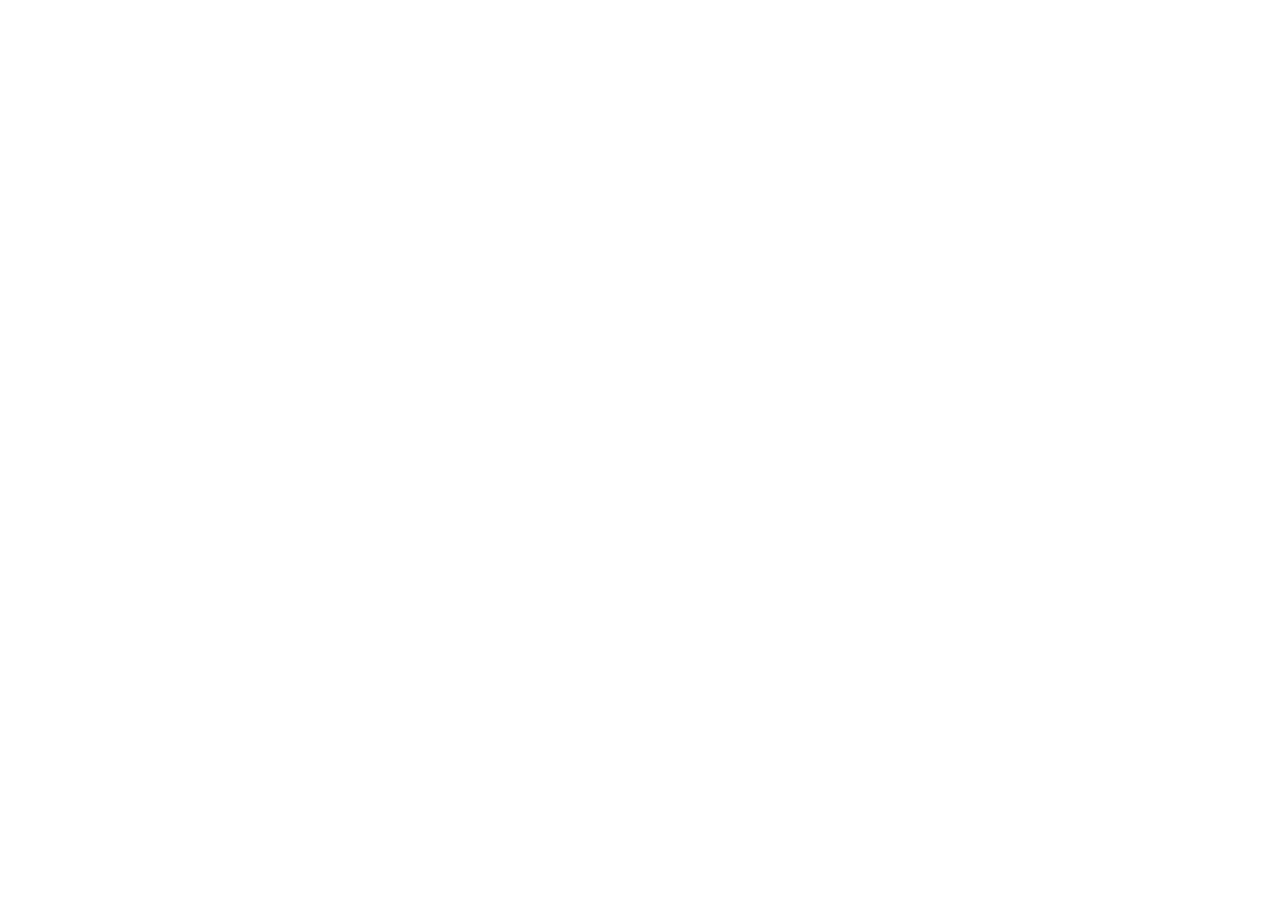
==== index.html @ d6f85f3e "Add files via upload" ====
<!doctype html>
<html lang="ar" dir="rtl">
  <head>
    <meta charset="UTF-8" />
    <meta name="viewport" content="width=device-width, initial-scale=1.0" />
    <title>وكالة الفسيفساء للسياحة والأسفار | رحلات، تأشيرات وحجوزات</title>
    <meta name="description" content="وكالة الفسيفساء للسياحة والأسفار بخميس مليانة، عين الدفلى. رحلات منظمة، تأشيرات، حجوزات فنادق، تذاكر طيران وبرامج عمرة." />
    <meta name="keywords" content="وكالة سياحة, رحلات منظمة, تأشيرات, حجوزات فنادق, تذاكر طيران, عمرة, الجزائر, خميس مليانة, عين الدفلى, Fousyfisa, travel agency Algeria" />
    <meta property="og:title" content="وكالة الفسيفساء للسياحة والأسفار | Fousyfisa Travel & Tourism" />
    <meta property="og:description" content="وكالة الفسيفساء للسياحة والأسفار بخميس مليانة، عين الدفلى. رحلات منظمة، تأشيرات، حجوزات فنادق، تذاكر طيران وبرامج عمرة." />
    <meta property="og:type" content="website" />
    <meta property="og:locale" content="ar_DZ" />
    <meta property="og:locale:alternate" content="fr_DZ" />
    <meta property="og:locale:alternate" content="en_US" />
    <link rel="preconnect" href="https://fonts.googleapis.com" />
    <link rel="preconnect" href="https://fonts.gstatic.com" crossorigin />
    <link href="https://fonts.googleapis.com/css2?family=Cairo:wght@300;400;500;600;700;800;900&family=Poppins:wght@300;400;500;600;700;800&display=swap" rel="stylesheet" />
    <script type="application/ld+json">
    {
      "@context": "https://schema.org",
      "@type": "TravelAgency",
      "name": "وكالة الفسيفساء للسياحة والأسفار",
      "alternateName": "Fousyfisa Travel & Tourism Agency",
      "url": "",
      "telephone": ["+213770825785", "+213770058004", "+21327569418"],
      "email": "agencefousyfisa@gmail.com",
      "address": {
        "@type": "PostalAddress",
        "streetAddress": "Salam 80 logement R.N.4",
        "addressLocality": "Khemis-Miliana",
        "addressRegion": "Ain Defla",
        "addressCountry": "DZ"
      },
      "areaServed": "DZ",
      "serviceType": ["Travel Agency", "Visa Services", "Hotel Booking", "Flight Booking", "Umrah Packages", "Tourism"]
    }
    </script>
  </head>
  <body>
    <div id="root"></div>
    <script type="module" src="/src/main.tsx"></script>
  </body>
</html>
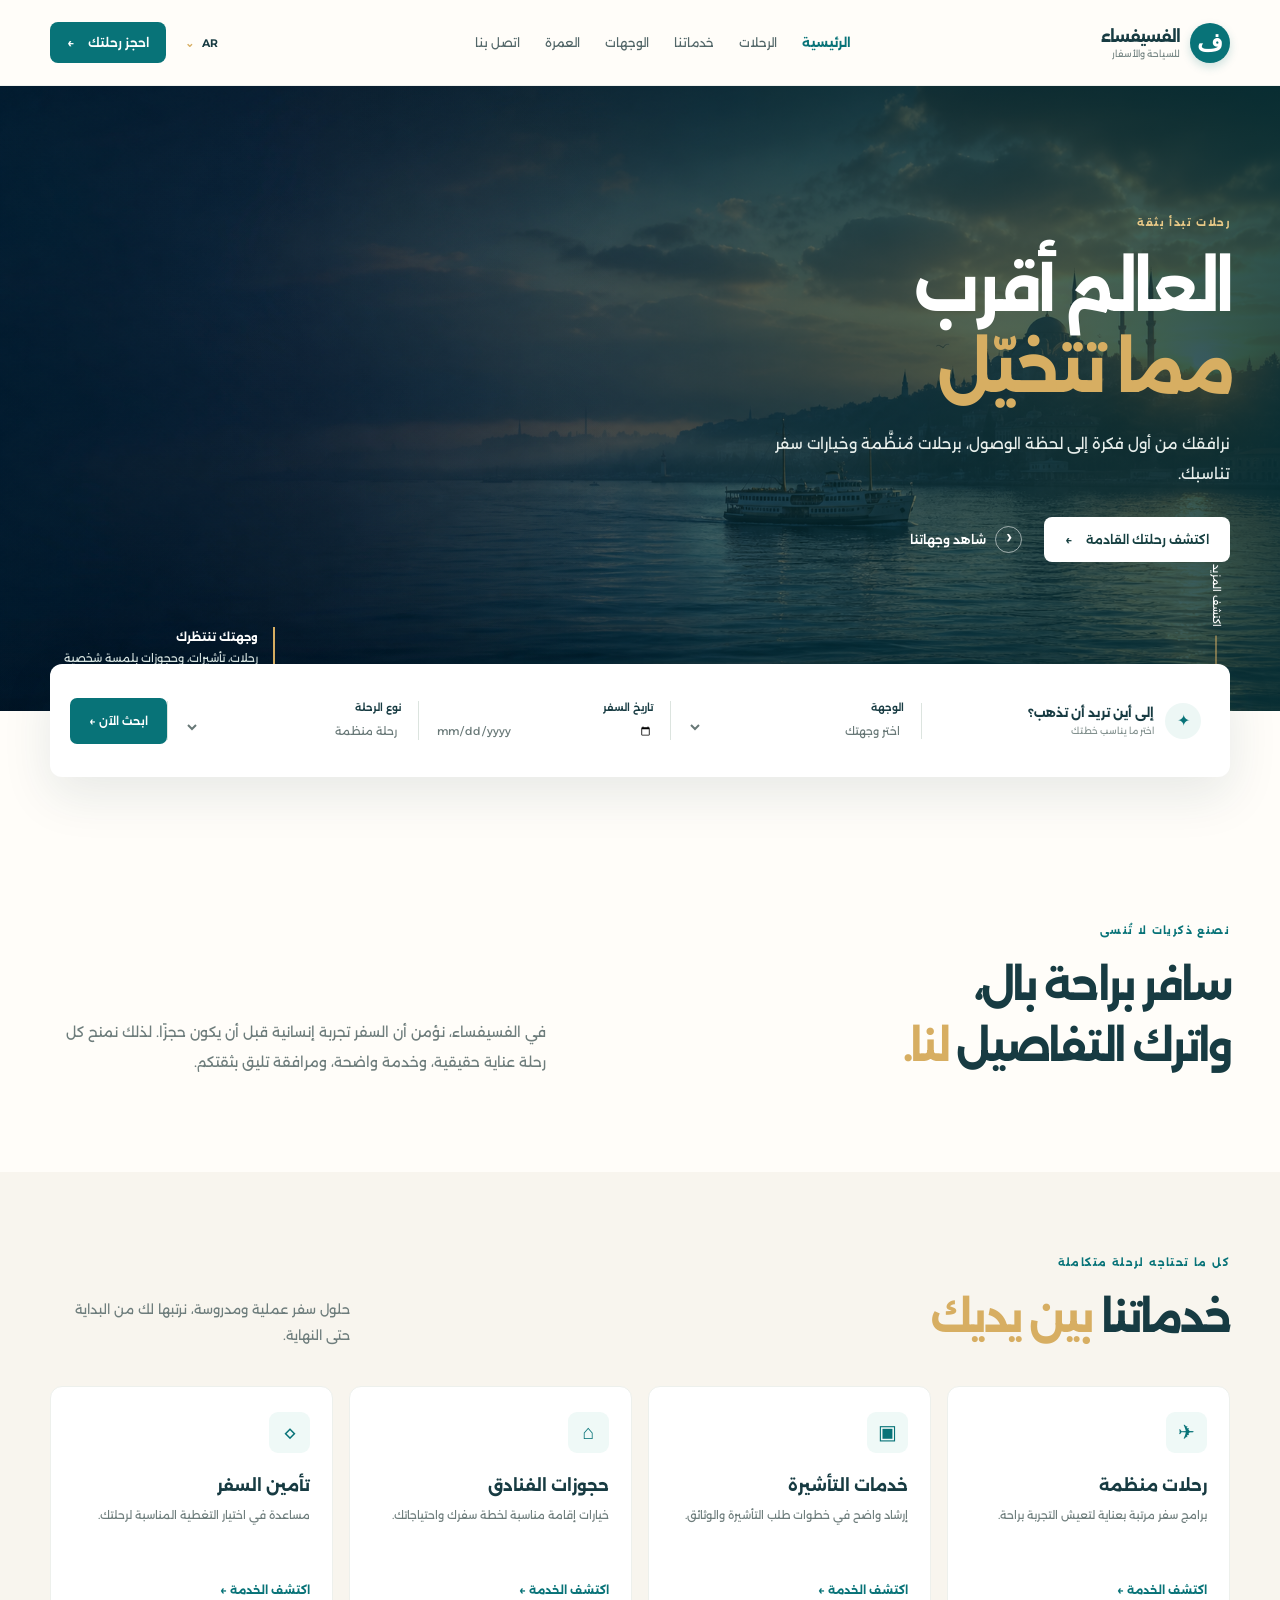
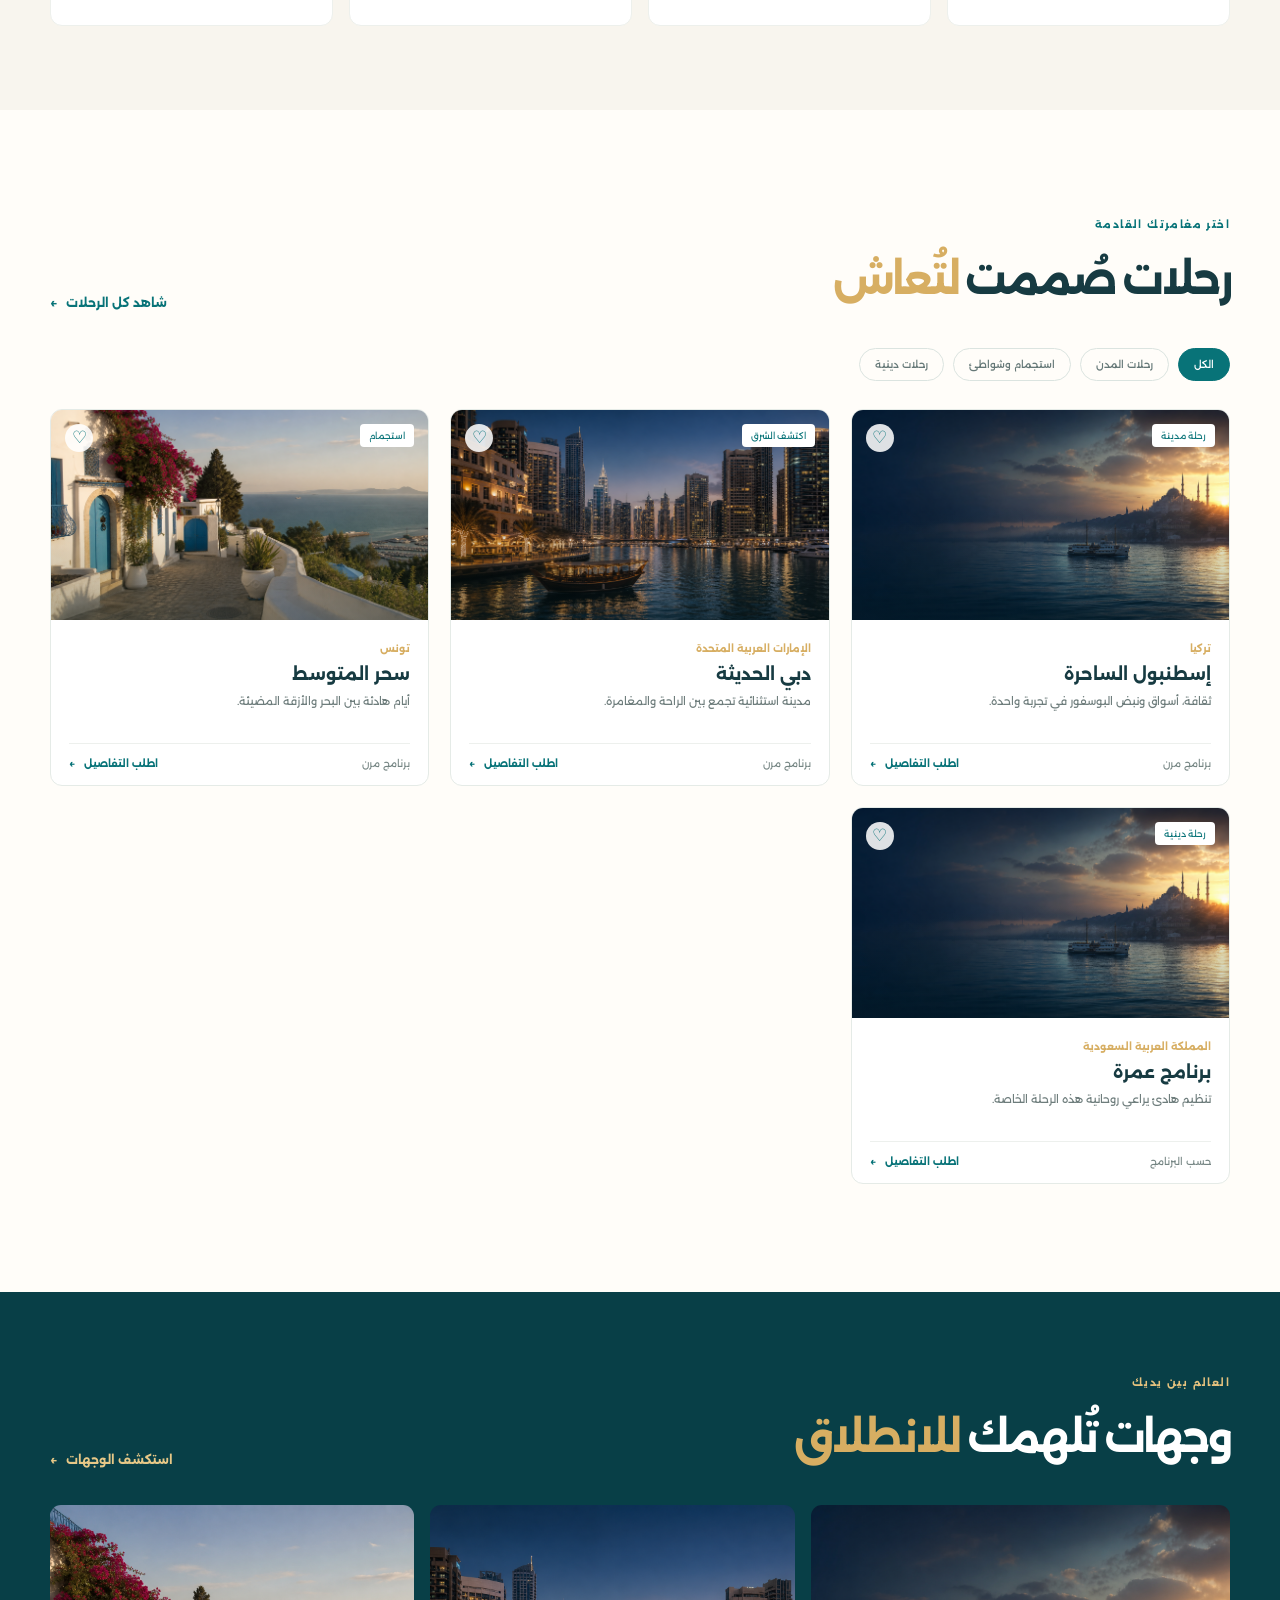
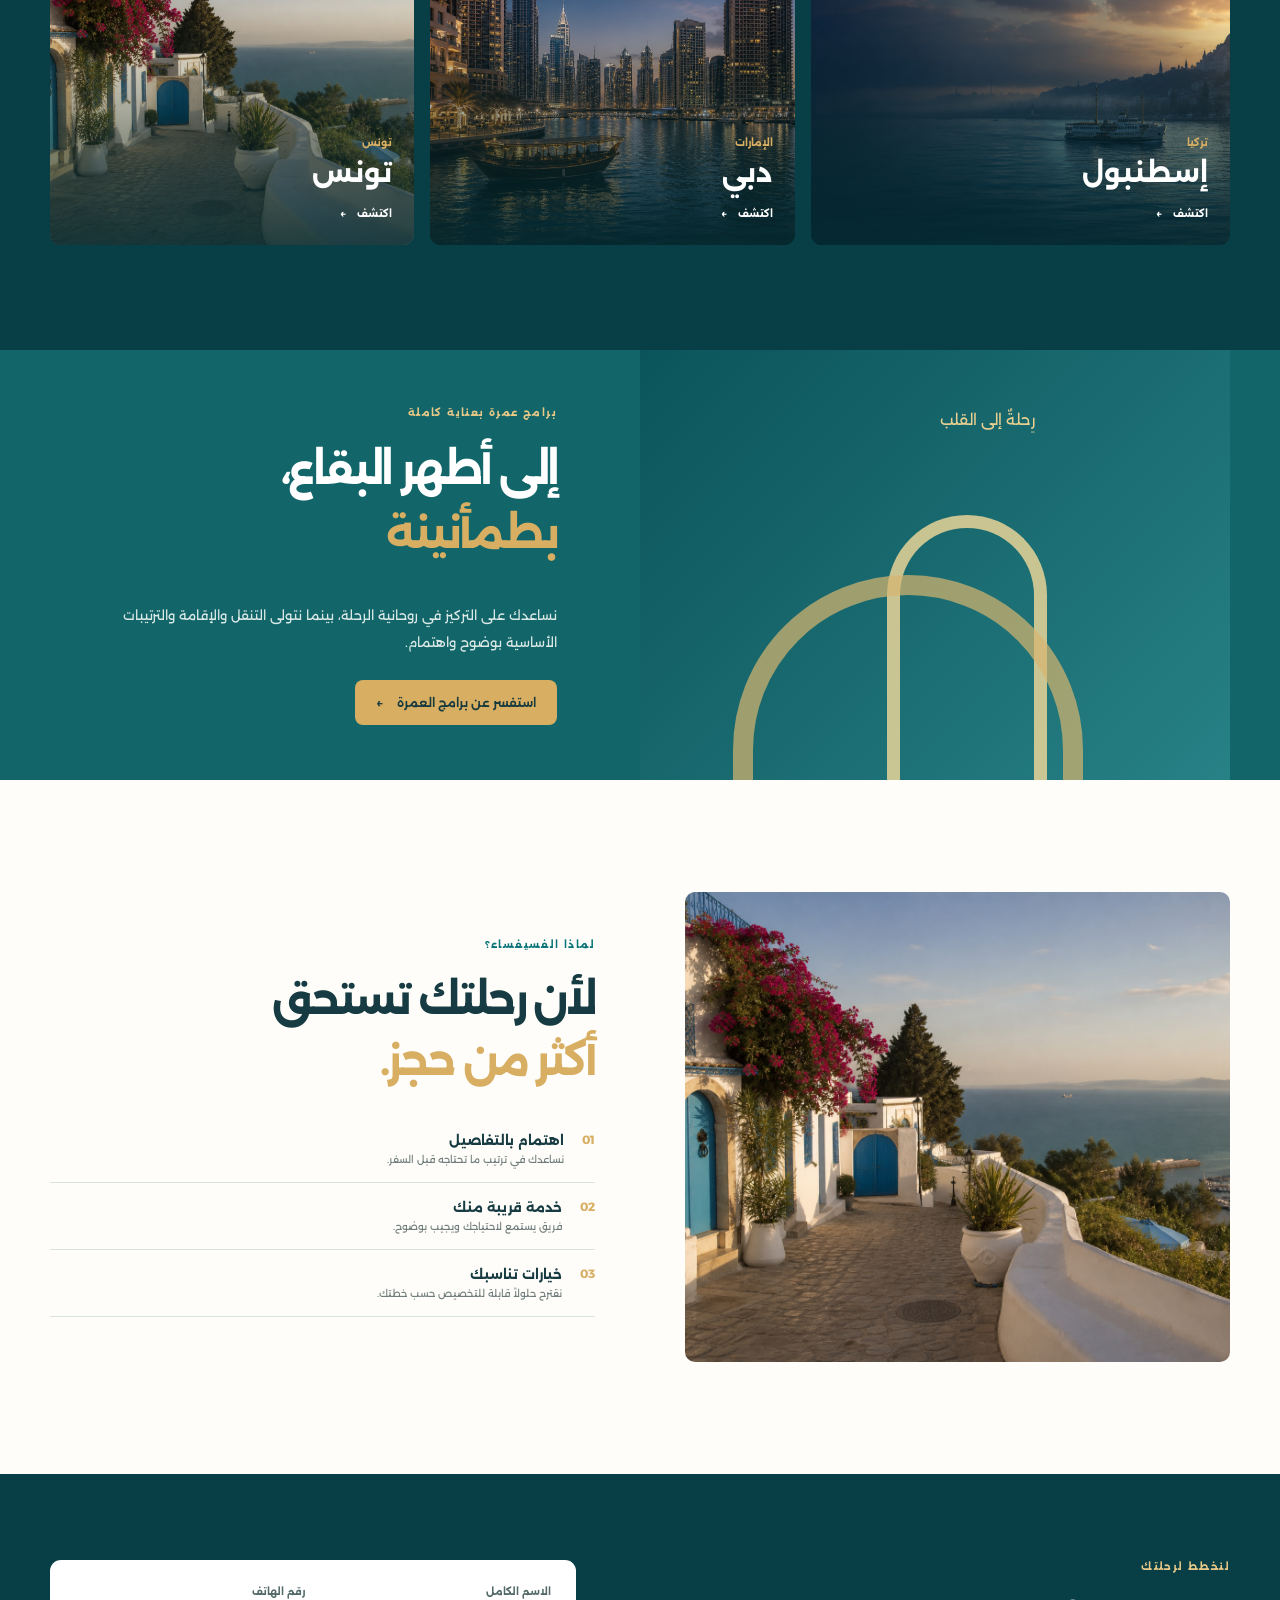
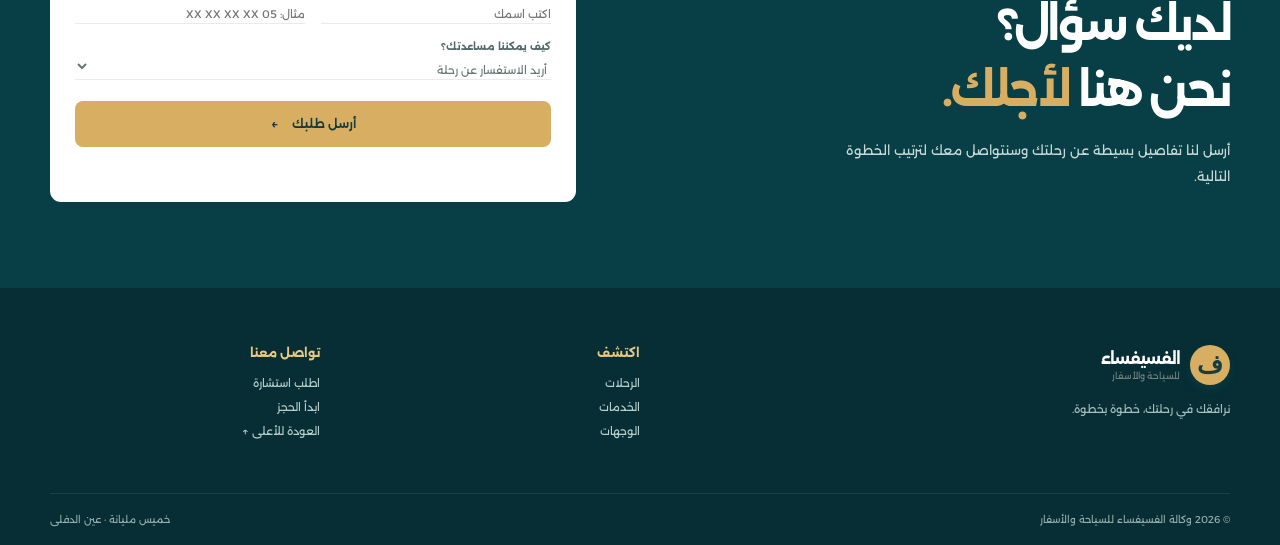
==== commit 425b114c: "Add files via upload" ====
--- a/index.html
+++ b/index.html
@@ -1,43 +1,85 @@
 <!doctype html>
 <html lang="ar" dir="rtl">
-  <head>
-    <meta charset="UTF-8" />
-    <meta name="viewport" content="width=device-width, initial-scale=1.0" />
-    <title>وكالة الفسيفساء للسياحة والأسفار | رحلات، تأشيرات وحجوزات</title>
-    <meta name="description" content="وكالة الفسيفساء للسياحة والأسفار بخميس مليانة، عين الدفلى. رحلات منظمة، تأشيرات، حجوزات فنادق، تذاكر طيران وبرامج عمرة." />
-    <meta name="keywords" content="وكالة سياحة, رحلات منظمة, تأشيرات, حجوزات فنادق, تذاكر طيران, عمرة, الجزائر, خميس مليانة, عين الدفلى, Fousyfisa, travel agency Algeria" />
-    <meta property="og:title" content="وكالة الفسيفساء للسياحة والأسفار | Fousyfisa Travel & Tourism" />
-    <meta property="og:description" content="وكالة الفسيفساء للسياحة والأسفار بخميس مليانة، عين الدفلى. رحلات منظمة، تأشيرات، حجوزات فنادق، تذاكر طيران وبرامج عمرة." />
-    <meta property="og:type" content="website" />
-    <meta property="og:locale" content="ar_DZ" />
-    <meta property="og:locale:alternate" content="fr_DZ" />
-    <meta property="og:locale:alternate" content="en_US" />
-    <link rel="preconnect" href="https://fonts.googleapis.com" />
-    <link rel="preconnect" href="https://fonts.gstatic.com" crossorigin />
-    <link href="https://fonts.googleapis.com/css2?family=Cairo:wght@300;400;500;600;700;800;900&family=Poppins:wght@300;400;500;600;700;800&display=swap" rel="stylesheet" />
-    <script type="application/ld+json">
-    {
-      "@context": "https://schema.org",
-      "@type": "TravelAgency",
-      "name": "وكالة الفسيفساء للسياحة والأسفار",
-      "alternateName": "Fousyfisa Travel & Tourism Agency",
-      "url": "",
-      "telephone": ["+213770825785", "+213770058004", "+21327569418"],
-      "email": "agencefousyfisa@gmail.com",
-      "address": {
-        "@type": "PostalAddress",
-        "streetAddress": "Salam 80 logement R.N.4",
-        "addressLocality": "Khemis-Miliana",
-        "addressRegion": "Ain Defla",
-        "addressCountry": "DZ"
-      },
-      "areaServed": "DZ",
-      "serviceType": ["Travel Agency", "Visa Services", "Hotel Booking", "Flight Booking", "Umrah Packages", "Tourism"]
-    }
-    </script>
-  </head>
-  <body>
-    <div id="root"></div>
-    <script type="module" src="/src/main.tsx"></script>
-  </body>
+<head>
+  <meta charset="UTF-8" />
+  <meta name="viewport" content="width=device-width, initial-scale=1.0" />
+  <meta name="theme-color" content="#076b70" />
+  <meta name="description" content="وكالة الفسيفساء للسياحة والأسفار بخميس مليانة، عين الدفلى. رحلات منظمة، تأشيرات، حجوزات فنادق، تذاكر طيران وبرامج عمرة." />
+  <meta property="og:title" content="وكالة الفسيفساء للسياحة والأسفار | رحلات، تأشيرات وحجوزات" />
+  <meta property="og:description" content="رحلات منظمة، تأشيرات، حجوزات فنادق وتذاكر طيران من خميس مليانة." />
+  <meta property="og:type" content="website" />
+  <title>وكالة الفسيفساء للسياحة والأسفار | رحلات، تأشيرات وحجوزات</title>
+  <link rel="preconnect" href="https://fonts.googleapis.com" />
+  <link rel="preconnect" href="https://fonts.gstatic.com" crossorigin />
+  <link href="https://fonts.googleapis.com/css2?family=Alexandria:wght@400;500;600;700;800&family=DM+Sans:wght@400;500;600;700&display=swap" rel="stylesheet" />
+  <link rel="stylesheet" href="styles.css" />
+  <script type="application/ld+json">{"@context":"https://schema.org","@type":"TravelAgency","name":"وكالة الفسيفساء للسياحة والأسفار","alternateName":"Fousyfisa Travel & Tourism","address":{"@type":"PostalAddress","addressLocality":"خميس مليانة","addressRegion":"عين الدفلى","addressCountry":"DZ"},"url":""}</script>
+</head>
+<body>
+  <header class="site-header" id="top">
+    <div class="nav-wrap container">
+      <a class="brand" href="#top" aria-label="وكالة الفسيفساء للسياحة والأسفار"><span class="brand-symbol">ف</span><span><strong>الفسيفساء</strong><small>للسياحة والأسفار</small></span></a>
+      <nav class="main-nav" aria-label="التنقل الرئيسي"><a class="active" href="#top">الرئيسية</a><a href="#packages">الرحلات</a><a href="#services">خدماتنا</a><a href="#destinations">الوجهات</a><a href="#umrah">العمرة</a><a href="#contact">اتصل بنا</a></nav>
+      <div class="nav-tools"><button class="lang-switch" type="button" aria-label="Switch language">AR <span>⌄</span></button><a class="nav-cta" href="#booking">احجز رحلتك <span>←</span></a><button class="menu-toggle" type="button" aria-label="فتح القائمة" aria-expanded="false"><i></i><i></i><i></i></button></div>
+    </div>
+    <div class="mobile-menu container"><a href="#packages">الرحلات</a><a href="#services">خدماتنا</a><a href="#destinations">الوجهات</a><a href="#umrah">العمرة</a><a href="#contact">اتصل بنا</a></div>
+  </header>
+
+  <main>
+    <section class="hero">
+      <img class="hero-photo" src="assets/istanbul-hero.png" alt="منظر إسطنبول عند الغروب" fetchpriority="high" />
+      <div class="hero-wash"></div>
+      <div class="container hero-content">
+        <p class="overline light">رحلات تبدأ بثقة</p>
+        <h1>العالم أقرب<br /><em>مما تتخيّل</em></h1>
+        <p>نرافقك من أول فكرة إلى لحظة الوصول، برحلات مُنظَّمة وخيارات سفر تناسبك.</p>
+        <div class="hero-actions"><a class="button primary" href="#booking">اكتشف رحلتك القادمة <span>←</span></a><a class="watch-link" href="#packages"><b>›</b> شاهد وجهاتنا</a></div>
+      </div>
+      <a class="hero-scroll" href="#booking"><span></span> اكتشف المزيد</a>
+      <div class="hero-card"><strong>وجهتك تنتظرك</strong><span>رحلات، تأشيرات، وحجوزات بلمسة شخصية</span></div>
+    </section>
+
+    <section class="booking-area container" id="booking">
+      <form class="booking-card" id="booking-form">
+        <div class="booking-title"><span class="compass">✦</span><div><b>إلى أين تريد أن تذهب؟</b><small>اختر ما يناسب خطتك</small></div></div>
+        <label>الوجهة<select name="destination" required><option value="">اختر وجهتك</option><option>إسطنبول</option><option>دبي</option><option>تونس</option><option>العمرة</option><option>وجهة أخرى</option></select></label>
+        <label>تاريخ السفر<input name="date" type="date" /></label>
+        <label>نوع الرحلة<select name="type"><option>رحلة منظمة</option><option>إقامة فندقية</option><option>تأشيرة</option><option>عمرة</option></select></label>
+        <button class="search-btn" type="submit">ابحث الآن <span>←</span></button>
+      </form>
+      <p class="form-note" id="booking-feedback" role="status"></p>
+    </section>
+
+    <section class="intro container reveal" id="about">
+      <div><p class="overline">نصنع ذكريات لا تُنسى</p><h2>سافر براحة بال،<br />واترك التفاصيل <em>لنا.</em></h2></div>
+      <p class="intro-copy">في الفسيفساء، نؤمن أن السفر تجربة إنسانية قبل أن يكون حجزًا. لذلك نمنح كل رحلة عناية حقيقية، وخدمة واضحة، ومرافقة تليق بثقتكم.</p>
+    </section>
+
+    <section class="services-section" id="services"><div class="container">
+      <div class="section-head"><div><p class="overline">كل ما تحتاجه لرحلة متكاملة</p><h2>خدماتنا <em>بين يديك</em></h2></div><p>حلول سفر عملية ومدروسة، نرتبها لك من البداية حتى النهاية.</p></div>
+      <div class="services-grid" id="services-grid"></div>
+    </div></section>
+
+    <section class="packages-section container reveal" id="packages">
+      <div class="section-head"><div><p class="overline">اختر مغامرتك القادمة</p><h2>رحلات صُممت <em>لتُعاش</em></h2></div><a class="text-action" href="offers.html">شاهد كل الرحلات <span>←</span></a></div>
+      <div class="package-filters" aria-label="تصفية الرحلات"><button class="selected" data-filter="all">الكل</button><button data-filter="city">رحلات المدن</button><button data-filter="beach">استجمام وشواطئ</button><button data-filter="spiritual">رحلات دينية</button></div>
+      <div class="packages-grid" id="packages-grid"></div>
+    </section>
+
+    <section class="destinations-section" id="destinations"><div class="container">
+      <div class="section-head"><div><p class="overline">العالم بين يديك</p><h2>وجهات تُلهمك <em>للانطلاق</em></h2></div><a class="text-action" href="destinations.html">استكشف الوجهات <span>←</span></a></div>
+      <div class="destination-grid" id="destination-grid"></div>
+    </div></section>
+
+    <section class="umrah-section" id="umrah"><div class="container umrah-layout"><div class="umrah-visual"><div class="arch"></div><span>رِحلةٌ إلى القلب</span></div><div class="umrah-copy"><p class="overline light">برامج عمرة بعناية كاملة</p><h2>إلى أطهر البقاع،<br /><em>بطمأنينة</em></h2><p>نساعدك على التركيز في روحانية الرحلة، بينما نتولى التنقل والإقامة والترتيبات الأساسية بوضوح واهتمام.</p><a href="#contact" class="button gold">استفسر عن برامج العمرة <span>←</span></a></div></div></section>
+
+    <section class="why-section container reveal"><div class="why-image"><img src="assets/tunis.png" alt="عمارة متوسطية مضيئة" loading="lazy" /></div><div class="why-copy"><p class="overline">لماذا الفسيفساء؟</p><h2>لأن رحلتك تستحق<br /><em>أكثر من حجز.</em></h2><div class="reasons"><div><b>01</b><span><strong>اهتمام بالتفاصيل</strong><small>نساعدك في ترتيب ما تحتاجه قبل السفر.</small></span></div><div><b>02</b><span><strong>خدمة قريبة منك</strong><small>فريق يستمع لاحتياجك ويجيب بوضوح.</small></span></div><div><b>03</b><span><strong>خيارات تناسبك</strong><small>نقترح حلولاً قابلة للتخصيص حسب خطتك.</small></span></div></div></div></section>
+
+    <section class="contact-section" id="contact"><div class="container contact-layout"><div><p class="overline light">لنخطط لرحلتك</p><h2>لديك سؤال؟<br />نحن هنا <em>لأجلك.</em></h2><p>أرسل لنا تفاصيل بسيطة عن رحلتك وسنتواصل معك لترتيب الخطوة التالية.</p></div><form id="contact-form" class="contact-form"><label>الاسم الكامل<input required name="name" minlength="2" placeholder="اكتب اسمك" /></label><label>رقم الهاتف<input required name="phone" inputmode="tel" pattern="[0-9+ ]{7,}" placeholder="مثال: 05 XX XX XX XX" /></label><label>كيف يمكننا مساعدتك؟<select name="subject"><option>أريد الاستفسار عن رحلة</option><option>أحتاج إلى تأشيرة</option><option>أرغب في برنامج عمرة</option><option>طلب آخر</option></select></label><button type="submit" class="button gold">أرسل طلبك <span>←</span></button><p id="contact-feedback" role="status"></p></form></div></section>
+  </main>
+
+  <footer><div class="container footer-top"><div><a class="brand light-brand" href="#top"><span class="brand-symbol">ف</span><span><strong>الفسيفساء</strong><small>للسياحة والأسفار</small></span></a><p>نرافقك في رحلتك، خطوة بخطوة.</p></div><div><h3>اكتشف</h3><a href="#packages">الرحلات</a><a href="#services">الخدمات</a><a href="#destinations">الوجهات</a></div><div><h3>تواصل معنا</h3><a href="#contact">اطلب استشارة</a><a href="#booking">ابدأ الحجز</a><a href="#top">العودة للأعلى ↑</a></div></div><div class="container footer-bottom"><span>© 2026 وكالة الفسيفساء للسياحة والأسفار</span><span>خميس مليانة · عين الدفلى</span></div></footer>
+  <div class="mobile-cta"><a href="https://wa.me/?text=%D9%85%D8%B1%D8%AD%D8%A8%D8%A7%D8%8C%20%D8%A3%D8%B1%D9%8A%D8%AF%20%D8%A7%D9%84%D8%A7%D8%B3%D8%AA%D9%81%D8%B3%D8%A7%D8%B1%20%D8%B9%D9%86%20%D8%B1%D8%AD%D9%84%D8%A9" target="_blank" rel="noopener">واتساب</a><a href="#contact">اتصل بنا</a></div>
+  <script src="data.js"></script><script src="script.js"></script>
+</body>
 </html>
--- a/styles.css
+++ b/styles.css
@@ -0,0 +1,3 @@
+:root{--teal:#087378;--deep:#083f47;--ink:#173b42;--gold:#d7ae62;--sand:#f8f5ee;--cream:#fffdf9;--muted:#6e7d7c;--line:#dce4df;--shadow:0 18px 50px rgba(17,63,65,.1)}*{box-sizing:border-box}html{scroll-behavior:smooth}body{margin:0;background:var(--cream);color:var(--ink);font-family:Alexandria,Arial,sans-serif}.container{width:min(1180px,calc(100% - 64px));margin-inline:auto}a{color:inherit}.site-header{height:86px;background:#fffdf9;position:relative;z-index:10;border-bottom:1px solid rgba(14,72,75,.06)}.nav-wrap{height:100%;display:flex;align-items:center;justify-content:space-between;gap:25px;direction:rtl}.brand{display:flex;gap:10px;text-decoration:none;align-items:center;white-space:nowrap}.brand-symbol{display:grid;place-items:center;width:40px;height:40px;border-radius:50%;color:#fff;background:var(--teal);font-family:serif;font-weight:bold;font-size:25px;box-shadow:0 4px 10px #08737833}.brand strong{display:block;font-size:16px;letter-spacing:-.07em}.brand small{display:block;font-size:9px;color:#758583;margin-top:2px}.main-nav{display:flex;align-items:center;gap:25px}.main-nav a{font-size:12px;text-decoration:none;color:#526668;transition:color .2s}.main-nav a:hover,.main-nav .active{color:var(--teal);font-weight:700}.nav-tools{display:flex;gap:13px;align-items:center}.lang-switch{font:600 11px Alexandria;border:0;background:transparent;color:var(--ink);cursor:pointer}.lang-switch span{margin-right:5px;color:var(--gold)}.nav-cta,.button{display:inline-flex;align-items:center;justify-content:center;gap:14px;border:0;text-decoration:none;cursor:pointer;font:600 12px Alexandria;transition:transform .25s,filter .25s}.nav-cta{background:var(--teal);color:#fff;border-radius:8px;padding:13px 17px}.nav-cta:hover,.button:hover{filter:brightness(1.04);transform:translateY(-2px)}.menu-toggle{display:none;border:0;background:none;width:28px;padding:2px}.menu-toggle i{display:block;width:23px;height:2px;background:var(--teal);margin:5px 0}.mobile-menu{display:none}.hero{min-height:625px;position:relative;isolation:isolate;color:#fff;overflow:hidden}.hero-photo,.hero-wash{position:absolute;inset:0;width:100%;height:100%;object-fit:cover;z-index:-2}.hero-wash{z-index:-1;background:linear-gradient(90deg,rgba(2,30,34,.18),transparent 50%),linear-gradient(270deg,rgba(4,47,51,.83),rgba(4,47,51,.58) 38%,rgba(4,47,51,.05) 76%)}.hero-content{padding-top:130px}.overline{font-size:10px;font-weight:700;color:var(--teal);letter-spacing:.14em;margin:0 0 18px}.overline.light{color:#e8c987}h1,h2,h3,p{margin-top:0}h1,h2{letter-spacing:-.07em}h1{font-size:clamp(46px,5.2vw,74px);line-height:1.22;margin-bottom:20px}h1 em,h2 em{font-style:normal;color:var(--gold)}.hero-content>p:not(.overline){max-width:470px;font-size:15px;line-height:2;color:#e8efec;margin-bottom:28px}.hero-actions{display:flex;gap:22px;align-items:center}.button{border-radius:8px;padding:15px 21px}.primary{color:#153f40;background:#fff}.gold{background:var(--gold);color:#173a3e}.watch-link{font-size:12px;font-weight:600;text-decoration:none;display:flex;align-items:center;gap:9px}.watch-link b{width:27px;height:27px;border:1px solid #fff8;border-radius:50%;display:grid;place-items:center;font-size:22px;line-height:1;font-weight:400;transform:rotate(180deg)}.hero-card{position:absolute;bottom:42px;left:max(5%,calc((100% - 1180px)/2));border-right:2px solid var(--gold);padding-right:15px;font-size:11px;line-height:1.9}.hero-card strong,.hero-card span{display:block}.hero-card span{color:#dae7e4}.hero-scroll{position:absolute;bottom:37px;right:max(5%,calc((100% - 1180px)/2));display:flex;gap:9px;align-items:center;color:#fff;text-decoration:none;font-size:10px;transform:rotate(90deg);transform-origin:right}.hero-scroll span{width:32px;height:1px;background:var(--gold)}.booking-area{position:relative;z-index:2;margin-top:-47px}.booking-card{min-height:113px;background:#fff;box-shadow:var(--shadow);border-radius:12px;padding:19px 20px;display:grid;grid-template-columns:1.15fr 1fr 1fr 1fr auto;align-items:center;gap:0}.booking-title{display:flex;align-items:center;gap:11px;padding-inline:9px 22px;border-left:1px solid var(--line)}.compass{width:36px;height:36px;border-radius:50%;display:grid;place-items:center;background:#edf7f5;color:var(--teal)}.booking-title b,.booking-title small{display:block}.booking-title b{font-size:12px}.booking-title small{font-size:9px;color:#82908e;margin-top:5px}.booking-card label{min-width:0;padding:0 17px;border-left:1px solid var(--line);font-size:10px;font-weight:600}.booking-card select,.booking-card input,.contact-form select,.contact-form input{font:400 11px Alexandria;color:#687877;border:0;outline:0;background:transparent;width:100%;padding:9px 0 1px}.search-btn{border:0;border-radius:7px;background:var(--teal);color:#fff;padding:16px 19px;font:600 11px Alexandria;white-space:nowrap;cursor:pointer}.form-note{min-height:18px;margin:7px 13px;color:var(--teal);font-size:11px}.intro{display:grid;grid-template-columns:1fr .85fr;align-items:end;gap:100px;padding:115px 0 95px}.intro h2,.section-head h2,.why-copy h2{font-size:42px;line-height:1.45;margin:0}.intro-copy{font-size:14px;line-height:2.15;color:var(--muted);margin:0}.services-section{background:var(--sand);padding:84px 0}.section-head{display:flex;justify-content:space-between;align-items:end;gap:30px;margin-bottom:38px}.section-head>p{max-width:300px;color:var(--muted);font-size:13px;line-height:2;margin:0}.text-action{font-size:12px;font-weight:700;color:var(--teal);text-decoration:none;white-space:nowrap}.text-action span,.card-footer i{font-style:normal;margin-right:6px}.services-grid{display:grid;grid-template-columns:repeat(4,1fr);gap:16px}.service-card{background:#fff;border:1px solid #edf0ec;border-radius:12px;padding:25px 22px;min-height:240px;transition:transform .25s,box-shadow .25s}.service-card:hover{transform:translateY(-5px);box-shadow:var(--shadow)}.service-icon{display:grid;place-items:center;width:41px;height:41px;border-radius:9px;color:var(--teal);background:#eff9f7;font-size:20px}.service-card h3{font-size:16px;margin:23px 0 10px}.service-card p{font-size:11px;line-height:1.9;color:var(--muted);min-height:63px}.service-card a{font-size:11px;color:var(--teal);text-decoration:none;font-weight:700}.packages-section{padding:108px 0}.package-filters{display:flex;gap:9px;margin-bottom:28px}.package-filters button{background:transparent;color:#657877;border:1px solid #dbe4e0;border-radius:20px;padding:9px 15px;cursor:pointer;font:500 10px Alexandria}.package-filters .selected{background:var(--teal);border-color:var(--teal);color:#fff}.packages-grid{display:grid;grid-template-columns:repeat(3,1fr);gap:21px}.package-card{border:1px solid #e5ebe7;border-radius:12px;overflow:hidden;background:#fff}.package-image{height:210px;position:relative;overflow:hidden}.package-image img{width:100%;height:100%;object-fit:cover;transition:transform .6s}.package-card:hover img{transform:scale(1.05)}.package-image:after{content:"";position:absolute;inset:0;background:linear-gradient(0deg,#082d3248,transparent 55%)}.tag,.package-image button{position:absolute;z-index:1;top:14px}.tag{right:14px;background:#fff;color:var(--teal);border-radius:4px;font-size:9px;padding:6px 9px}.package-image button{left:14px;width:28px;height:28px;border:0;border-radius:50%;background:#fffd;color:var(--teal);font-size:17px;cursor:pointer}.package-info{padding:17px 18px 15px}.package-info small,.destination-card small{font-size:10px;color:var(--gold);font-weight:700}.package-info h3{font-size:17px;margin:8px 0}.package-info p{font-size:11px;line-height:1.8;color:var(--muted);min-height:40px}.card-footer{padding-top:13px;border-top:1px solid #edf0ed;display:flex;align-items:center;justify-content:space-between;font-size:10px;color:#758583}.card-footer a{font-weight:700;color:var(--teal);text-decoration:none}.destinations-section{padding:84px 0 105px;background:var(--deep);color:#fff}.destinations-section .overline{color:#e5c27e}.destinations-section .text-action{color:#e7c887}.destination-grid{display:grid;grid-template-columns:1.15fr 1fr 1fr;gap:16px}.destination-card{height:340px;position:relative;display:block;overflow:hidden;border-radius:11px;color:#fff;text-decoration:none}.destination-card img{height:100%;width:100%;object-fit:cover;transition:transform .6s}.destination-card:hover img{transform:scale(1.05)}.destination-card>span{position:absolute;inset:0;background:linear-gradient(0deg,#062f35cc,transparent 70%)}.destination-card div{position:absolute;bottom:24px;right:22px}.destination-card h3{font-size:27px;margin:6px 0 13px}.destination-card b{font-size:10px}.destination-card i{font-style:normal;margin-right:8px}.umrah-section{color:#fff;background:#12666a}.umrah-layout{min-height:430px;display:grid;grid-template-columns:1fr 1fr;align-items:center}.umrah-visual{height:100%;position:relative;overflow:hidden;background:linear-gradient(135deg,#0b545b,#278185)}.umrah-visual:after{content:"";position:absolute;width:310px;height:310px;border:20px solid #d8b66f;opacity:.7;border-radius:50% 50% 0 0;bottom:-145px;right:25%}.arch{position:absolute;width:160px;height:265px;border:13px solid #f5db9a;border-bottom:0;border-radius:90px 90px 0 0;bottom:0;right:31%;opacity:.8}.umrah-visual span{position:absolute;z-index:2;top:60px;right:33%;color:#e9cf90;font-size:15px}.umrah-copy{padding-right:83px}.umrah-copy h2{font-size:43px;line-height:1.5}.umrah-copy>p:not(.overline){max-width:440px;color:#dbe9e6;font-size:13px;line-height:2.1;margin:14px 0 24px}.why-section{display:grid;grid-template-columns:1fr 1fr;gap:90px;align-items:center;padding:112px 0}.why-image{height:470px;border-radius:10px;overflow:hidden}.why-image img{height:100%;width:100%;object-fit:cover}.reasons{margin-top:25px}.reasons>div{display:flex;gap:18px;border-bottom:1px solid var(--line);padding:16px 0}.reasons b{font-size:12px;color:var(--gold)}.reasons strong,.reasons small{display:block}.reasons strong{font-size:13px;margin-bottom:5px}.reasons small{font-size:10px;color:var(--muted)}.contact-section{background:#083f47;color:#fff;padding:86px 0}.contact-layout{display:grid;grid-template-columns:1fr .95fr;gap:100px}.contact-layout h2{font-size:45px;line-height:1.45;margin-bottom:15px}.contact-layout>div>p:not(.overline){font-size:13px;line-height:2;color:#c7d9d7;max-width:400px}.contact-form{background:#fff;border-radius:11px;padding:25px;color:var(--ink);display:grid;grid-template-columns:1fr 1fr;gap:16px}.contact-form label{font-size:10px;font-weight:700;color:#536a69;border-bottom:1px solid #e7eeea}.contact-form label:last-of-type{grid-column:span 2}.contact-form .button{grid-column:span 2;margin-top:5px}.contact-form p{grid-column:span 2;font-size:10px;color:var(--teal);min-height:14px;margin:0}footer{background:#062e34;color:#d8e5e3;padding-top:57px}.footer-top{display:grid;grid-template-columns:2fr 1fr 1fr;gap:50px;padding-bottom:45px}.light-brand{color:#fff}.light-brand .brand-symbol{background:var(--gold);color:#143f41}.footer-top>div>p{font-size:11px;color:#a8bebd;margin-top:17px}.footer-top h3{font-size:12px;margin:0 0 16px;color:#e9c77e}.footer-top a:not(.brand){font-size:11px;color:#b6cfcc;text-decoration:none;display:block;margin:10px 0}.footer-bottom{border-top:1px solid #ffffff15;display:flex;justify-content:space-between;padding:19px 0;color:#92adab;font-size:10px}.mobile-cta{display:none}.reveal{opacity:0;transform:translateY(22px);transition:opacity .7s,transform .7s}.reveal.visible{opacity:1;transform:none}
+@media(max-width:900px){.main-nav{display:none}.menu-toggle{display:block}.mobile-menu{background:#fff;box-shadow:0 15px 25px #0001;max-height:0;overflow:hidden;transition:max-height .3s;display:block}.menu-open .mobile-menu{max-height:260px;padding:10px 32px 20px}.mobile-menu a{display:block;padding:11px 0;text-decoration:none;font-size:12px;border-bottom:1px solid #eef1ef}.booking-card{grid-template-columns:1fr 1fr}.booking-title{grid-column:span 2;padding-bottom:12px;margin-bottom:11px}.booking-card label{padding:8px 14px}.search-btn{margin:8px 14px;grid-column:span 2}.services-grid{grid-template-columns:repeat(2,1fr)}.packages-grid{grid-template-columns:repeat(2,1fr)}.intro,.why-section,.contact-layout{gap:45px}.umrah-copy{padding-right:40px}.hero-scroll{display:none}}
+@media(max-width:600px){body{padding-bottom:56px}.container{width:calc(100% - 32px)}.site-header{height:70px}.brand-symbol{width:34px;height:34px;font-size:21px}.brand strong{font-size:14px}.nav-cta,.lang-switch{display:none}.hero{min-height:555px}.hero-wash{background:linear-gradient(270deg,#063d42d9,#063d4288 57%,#063d4222)}.hero-content{padding-top:102px}.hero-content h1{font-size:45px}.hero-content>p:not(.overline){font-size:13px;max-width:330px}.hero-actions{align-items:flex-start;flex-direction:column;gap:17px}.hero-card{bottom:25px;left:16px;font-size:9px}.booking-area{margin-top:-26px}.booking-card{padding:15px 8px;border-radius:10px}.booking-card label{font-size:9px;padding:8px}.booking-card label:nth-of-type(2){border-left:0}.booking-title{border-left:0;padding:0 10px 10px}.search-btn{margin:8px;width:calc(100% - 16px)}.intro{grid-template-columns:1fr;padding:74px 0 60px;gap:20px}.intro h2,.section-head h2,.why-copy h2{font-size:31px}.intro-copy{font-size:12px}.services-section{padding:61px 0}.section-head{align-items:start;display:block;margin-bottom:26px}.section-head>p{margin-top:14px;font-size:11px}.section-head .text-action{display:inline-block;margin-top:18px}.services-grid{grid-template-columns:1fr 1fr;gap:10px}.service-card{min-height:205px;padding:17px 14px}.service-card h3{font-size:13px;margin:15px 0 8px}.service-card p{font-size:9px;line-height:1.8;min-height:55px}.service-card a{font-size:9px}.packages-section{padding:68px 0}.package-filters{overflow:auto;padding-bottom:5px;white-space:nowrap}.packages-grid{grid-template-columns:1fr;gap:15px}.package-image{height:205px}.destination-grid{grid-template-columns:1fr;gap:10px}.destination-card{height:225px}.destination-card h3{font-size:23px}.destinations-section{padding:61px 0}.umrah-layout{grid-template-columns:1fr;min-height:0}.umrah-visual{height:215px}.umrah-copy{padding:48px 0}.umrah-copy h2,.contact-layout h2{font-size:33px}.why-section{grid-template-columns:1fr;padding:70px 0;gap:30px}.why-image{height:310px}.contact-section{padding:60px 0}.contact-layout{grid-template-columns:1fr;gap:30px}.contact-form{grid-template-columns:1fr;padding:19px}.contact-form label:last-of-type,.contact-form .button,.contact-form p{grid-column:span 1}.footer-top{grid-template-columns:1fr 1fr;gap:25px}.footer-top>div:first-child{grid-column:span 2}.footer-bottom{display:block;line-height:2}.footer-bottom span{display:block}.mobile-cta{position:fixed;z-index:20;bottom:0;right:0;left:0;height:56px;background:#fff;box-shadow:0 -4px 16px #0002;display:grid;grid-template-columns:1fr 1fr;padding:7px;gap:8px}.mobile-cta a{display:grid;place-items:center;text-decoration:none;border-radius:6px;background:var(--teal);color:#fff;font-size:11px;font-weight:700}.mobile-cta a:last-child{background:#edf5f4;color:var(--teal)}}
